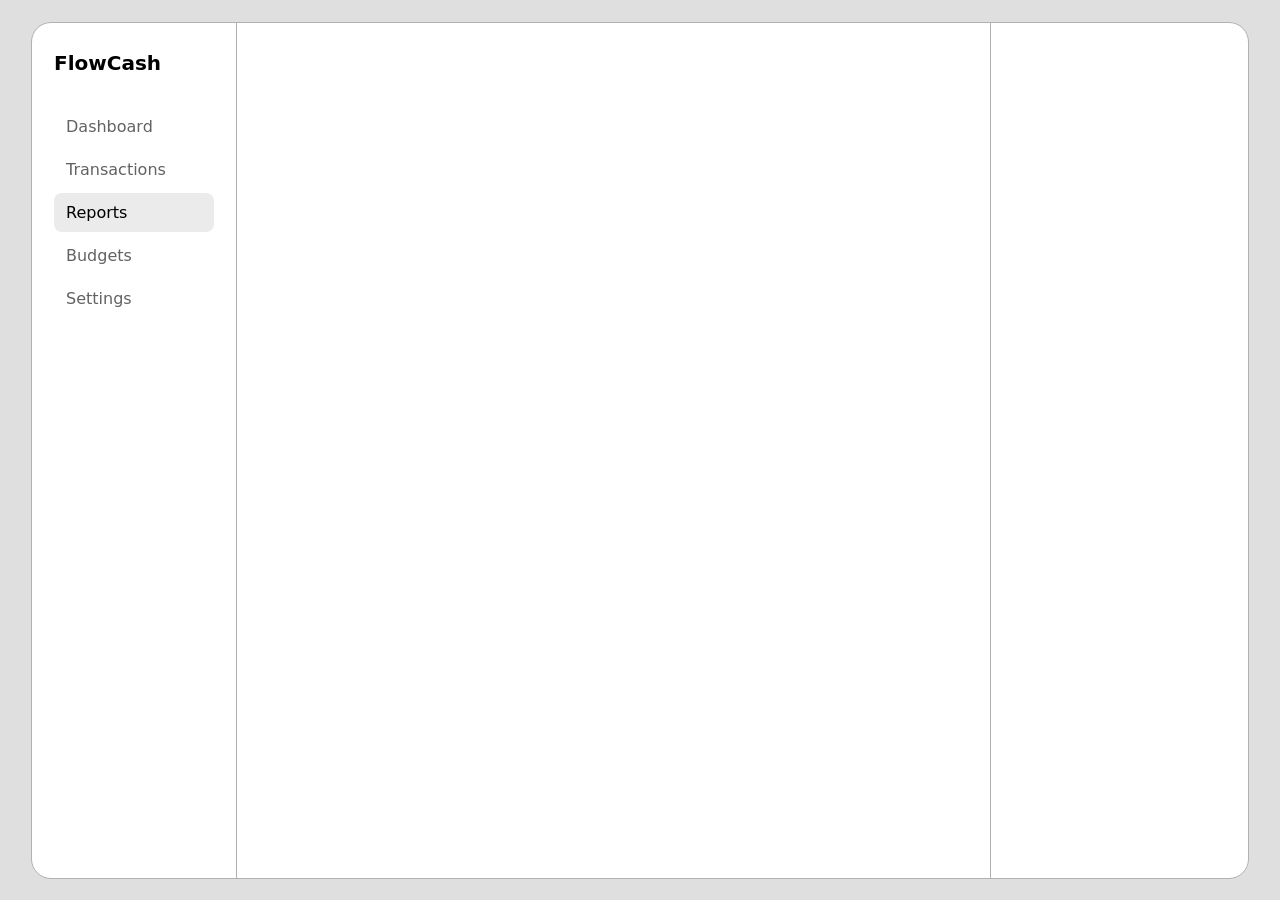
==== reports.html @ b6f5ba52 "Initial commit" ====
<!DOCTYPE html>
<html lang="en">
<head>
    <meta charset="UTF-8">
    <meta name="viewport" content="width=device-width, initial-scale=1.0">
    <title>Tracker</title>
    <link rel="stylesheet" href="style.css">
</head>
<body>
    <div class="container">
        <div class="sidebox">
            <a class="brand" href="index.html">FlowCash</a>
            <div class="tabs">
                <a href="index.html">Dashboard</a>
                <a href="transaction.html">Transactions</a>
                <a class="active" href="reports.html">Reports</a>
                <a href="budgets.html">Budgets</a>
                <a href="settings.html">Settings</a>
            </div>
        </div>

        <div class="mainbox"></div>
        <div class="reportbox"></div>
    </div>
</body>
</html>
---- style.css ----
* {
    margin: 0;
}

body {
    background-color: rgb(224, 223, 223);
    height: 100vh;
    display: flex;
    justify-content: center;
    align-items: center;
    font-family: system-ui, -apple-system, BlinkMacSystemFont, 'Segoe UI', Roboto, Oxygen, Ubuntu, Cantarell, 'Open Sans', 'Helvetica Neue', sans-serif;
}

.container {
    background-color: white;
    border: 1px solid rgb(178, 177, 177);

    margin: 20px;
    border-radius: 20px;
    height: 95%;
    width: 95%;
    display: flex;
}

.sidebox {
    padding: 28px 22px;
    border-right: 1px solid rgb(178, 177, 177);
    display: flex;
    flex-direction: column;
    width: 15%;
}

.brand {
    font-size: 20px;
    font-weight: 600;
    text-decoration: none;
    margin-bottom: 32px;
    color: black;
}

.tabs {
    display: flex;
    flex-direction: column;
    gap: 4px;
}

.tabs a {
    text-decoration: none;
    padding: 10px 12px;
    border-radius: 8px;
    color: rgb(99, 98, 98);

}

.tabs a:hover,
.tabs a.active {
    color: black;
    background: rgba(198, 198, 198, 0.346);
}

.mainbox {
    padding: 30px 30px;
    border-right: 1px solid rgb(178, 177, 177);
    display: flex;
    flex-direction: column;
    width: 65%;
    overflow-y: auto;


}

.top {
    border-bottom: 0.5px solid rgb(178, 177, 177);
    padding-bottom: 30px;
    display: flex;
    justify-content: space-between;
    align-items: center;
}

.top p {
    margin-top: 7px;
}

.top button {
    border-radius: 10px;
    border-style: none;
    color: white;
    background-color: black;
    height: 40px;
    width: 130px;
    position:relative ;
   
}


.stats{
    justify-content: space-between;
    width: 100%;
    display: flex;
    margin-top: 30px;
}

.box{
    width: 30%;
    height: 100px;
    border-radius: 15px;
    border: 0.5px solid rgb(178, 177, 177);
    display: flex;
    flex-direction: column;
    padding-left: 15px;
    justify-content: center;
}

.box p{
    font-weight: lighter;
    margin-bottom: 3px;
}

.history{
    justify-content: space-between;
    width: 100%;
    display: flex;
    margin-top: 30px;
}
.box2 {
    width: 47%;
    height: 400px;
    border: 1px solid #ddd;
    border-radius: 15px;
    padding: 25px;
    box-sizing: border-box;
}

.box2 h3 {
    font-size: 25px;
    /* margin: 15px 0 30px; */
}

.box2 label {
    font-size: 19px;
    color: #777;
}

.box2 input,
.box2 select {
    width: 100%;
    height: 40px;
    margin: 10px 0 20px;
    border: 2px solid #ddd;
    border-radius: 7px;
    padding: 15px;
    box-sizing: border-box;
    font-size: 22px;
}

.box2 button {
    width: 100%;
    height: 40px;
    border: none;
    border-radius: 7px;
    background: #171717;
    color: white;
    font-size: 25px;
}
.reportbox {
    padding: 28px 22px;
    display: flex;
    flex-direction: column;
    width: 20%;
}
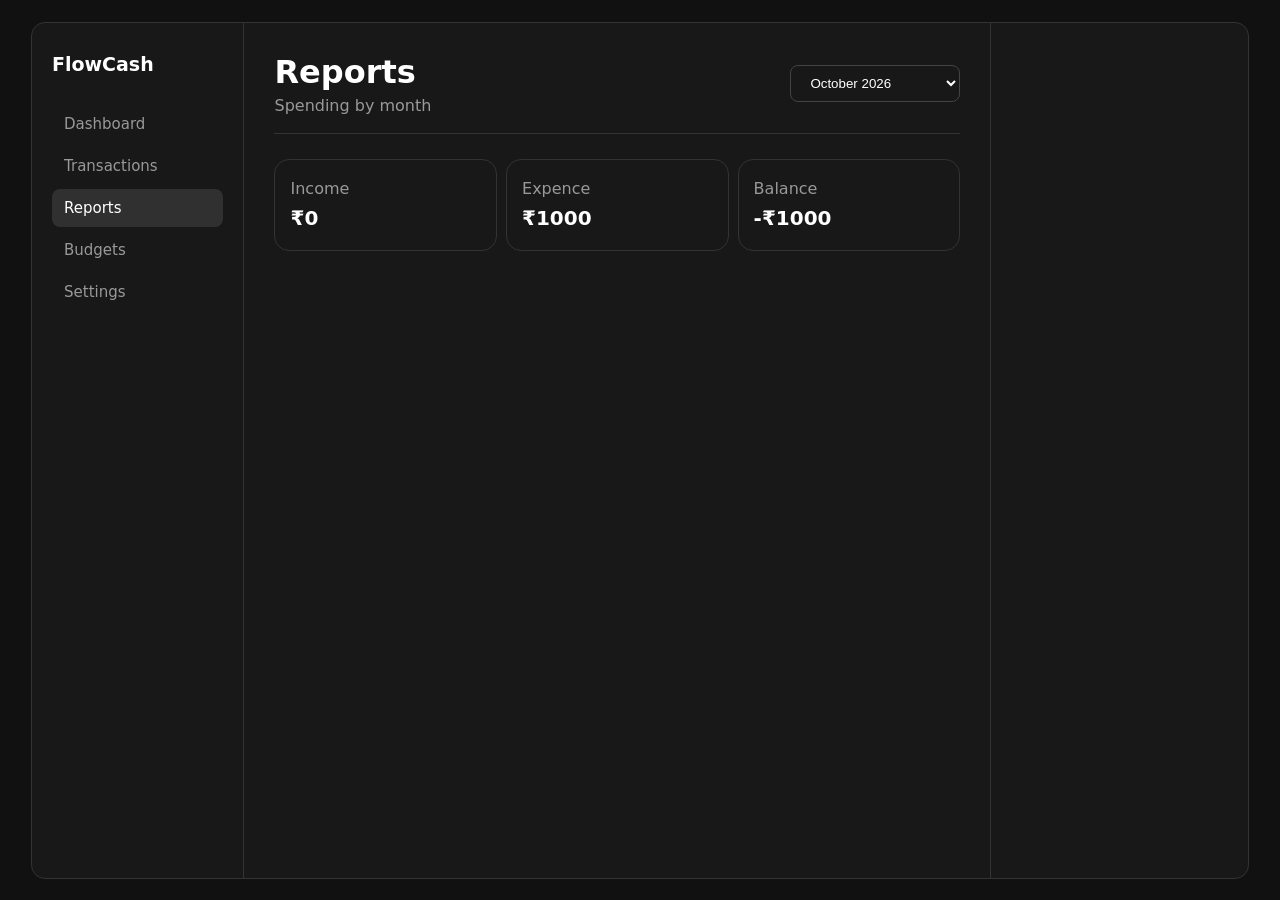
==== commit 7e652020: "dark mode" ====
--- a/reports.html
+++ b/reports.html
@@ -19,7 +19,35 @@
             </div>
         </div>
 
-        <div class="mainbox"></div>
+        <div class="mainbox">
+            <div class="top">
+                <div>
+                    <h1>Reports</h1>
+                    <p>Spending by month</p>
+                </div>
+
+                    <select name="month">
+                        <option value="">October 2026</option>
+                        <option value="">September 2026</option>
+                        <option value="">August 2026</option>
+                    </select>
+            </div>
+
+            <div class="stats">
+                <div class="box">
+                    <p>Income</p>
+                    <h2>₹0</h2>
+                </div>
+                <div class="box">
+                    <p>Expence</p>
+                    <h2>₹1000</h2>
+                </div>
+                <div class="box">
+                    <p>Balance</p>
+                    <h2>-₹1000</h2>
+                </div>
+            </div>
+        </div>
         <div class="reportbox"></div>
     </div>
 </body>
--- a/style.css
+++ b/style.css
@@ -3,7 +3,7 @@
 }
 
 body {
-    background-color: rgb(224, 223, 223);
+    background-color: #111111;
     height: 100vh;
     display: flex;
     justify-content: center;
@@ -12,30 +12,29 @@
 }
 
 .container {
-    background-color: white;
-    border: 1px solid rgb(178, 177, 177);
-
+    background-color: #181818;
+    border: 1px solid #333333;
     margin: 20px;
-    border-radius: 20px;
+    border-radius: 14px;
     height: 95%;
     width: 95%;
     display: flex;
 }
 
 .sidebox {
-    padding: 28px 22px;
-    border-right: 1px solid rgb(178, 177, 177);
+    padding: 30px 20px;
+    border-right: 1px solid #333333;
     display: flex;
     flex-direction: column;
     width: 15%;
 }
 
 .brand {
-    font-size: 20px;
+    font-size: 19px;
     font-weight: 600;
     text-decoration: none;
-    margin-bottom: 32px;
-    color: black;
+    margin-bottom: 30px;
+    color: white;
 }
 
 .tabs {
@@ -48,124 +47,327 @@
     text-decoration: none;
     padding: 10px 12px;
     border-radius: 8px;
-    color: rgb(99, 98, 98);
-
+    color: #999999;
+    font-size: 15px;
 }
 
 .tabs a:hover,
 .tabs a.active {
-    color: black;
-    background: rgba(198, 198, 198, 0.346);
+    color: white;
+    background: rgba(255, 255, 255, 0.1);
 }
 
 .mainbox {
     padding: 30px 30px;
-    border-right: 1px solid rgb(178, 177, 177);
-    display: flex;
-    flex-direction: column;
-    width: 65%;
+    border-right: 1px solid #333333;
+    display: flex;
+    flex-direction: column;
+    width: 60%;
     overflow-y: auto;
-
-
 }
 
 .top {
-    border-bottom: 0.5px solid rgb(178, 177, 177);
-    padding-bottom: 30px;
+    border-bottom: 0.5px solid #333333;
+    padding-bottom: 18px;
     display: flex;
     justify-content: space-between;
     align-items: center;
+    color: white;
 }
 
 .top p {
-    margin-top: 7px;
+    margin-top: 5px;
+    color: #999999;
 }
 
 .top button {
     border-radius: 10px;
     border-style: none;
-    color: white;
-    background-color: black;
+    color: black;
+    background-color: white;
     height: 40px;
     width: 130px;
-    position:relative ;
-   
-}
-
-
-.stats{
-    justify-content: space-between;
-    width: 100%;
-    display: flex;
-    margin-top: 30px;
-}
-
-.box{
+    position: relative;
+}
+
+.top select{
+    border-style: none;
+    box-sizing: border-box;
+    background-color:rgba(0, 0, 0, 0);
+    color: white;
+    border: 1px solid #444444;
+    border-radius: 8px;
+    width: 170px;
+    height: 37px;
+    padding-left: 15px;
+}
+
+.stats {
+    justify-content: space-between;
+    width: 100%;
+    display: flex;
+    margin-top: 25px;
+}
+
+.box {
     width: 30%;
-    height: 100px;
-    border-radius: 15px;
-    border: 0.5px solid rgb(178, 177, 177);
+    height: 90px;
+    border-radius: 15px;
+    border: 0.5px solid #333333;
     display: flex;
     flex-direction: column;
     padding-left: 15px;
     justify-content: center;
-}
-
-.box p{
+    color: white;
+}
+
+.box h2 {
+    font-size: 020px;
+    padding-top: 5px;
+}
+
+.box p {
     font-weight: lighter;
     margin-bottom: 3px;
-}
-
-.history{
-    justify-content: space-between;
-    width: 100%;
-    display: flex;
-    margin-top: 30px;
-}
+    color: #999999;
+}
+
+.history {
+    justify-content: space-between;
+    width: 100%;
+    display: flex;
+    margin-top: 22px;
+}
+
 .box2 {
-    width: 47%;
+    width: 49%;
+    height: 410px;
+    border: 1px solid #333333;
+    border-radius: 15px;
+    padding: 18px 26px;
+    box-sizing: border-box;
+    color: white;
+}
+
+.box2 h3 {
+    font-size: 20px;
+    margin: 5px 0 10px;
+}
+
+.box2 label {
+    font-size: 16px;
+    color: white;
+}
+
+.box2 input {
+    width: 100%;
+    height: 23px;
+    margin: 7px 0 15px;
+    border: 2px solid #333333;
+    border-radius: 7px;
+    padding: 15px;
+    box-sizing: border-box;
+    font-size: 16px;
+    background-color: #222222;
+    color: white;
+}
+
+.box2 select {
+    width: 100%;
+    height: 35px;
+    border: 2px solid #333333;
+    margin: 7px 0 15px;
+    border-radius: 7px;
+    padding-left: 10px;
+    font-size: 16px;
+    color: #999999;
+    background-color: #222222;
+}
+
+.box2 button {
+    width: 100%;
+    height: 34px;
+    border: none;
+    border-radius: 7px;
+    background: white;
+    color: black;
+    font-size: 15px;
+    padding: 3px;
+}
+
+.row {
+    display: flex;
+    flex-direction: row;
+    justify-content: space-between;
+    align-items: center;
+    width: 100%;
+    margin-top: 20px;
+    border-bottom: 0.3px solid #333333;
+    padding-bottom: 10px;
+}
+
+.reportbox {
+    padding: 30px 14px;
+    display: flex;
+    flex-direction: column;
+    width: 20%;
+}
+
+.boxx {
+    width: 100%;
+    border: 1px solid #333333;
+    border-radius: 15px;
+    padding: 15px;
+    box-sizing: border-box;
+    font-size: 14px;
+    color: white;
+    display: flex;
+    /* align-items: center; */
+    justify-content: center;
+    flex-direction: column;
+}
+
+.boxx div:first-child {
+    display: flex;
+    justify-content: space-between;
+}
+
+.boxx div:first-child a {
+    text-decoration: none;
+    color: #8ab4d6;
+}
+
+.boxx p {
+    margin-top: 15px;
+    font-size: 16px;
+}
+
+.bar {
+    width: 100%;
+    height: 5px;
+    margin-top: 14px;
+    border-radius: 4px;
+    background-color: #444444;
+}
+.budget{
+    height: 120px;
+}
+
+.expense{
+    height: 100px;
+    margin-top: 10px;
+}
+
+
+.filterbox{
+    width: 100%;
     height: 400px;
-    border: 1px solid #ddd;
-    border-radius: 15px;
-    padding: 25px;
-    box-sizing: border-box;
-}
-
-.box2 h3 {
-    font-size: 25px;
-    /* margin: 15px 0 30px; */
-}
-
-.box2 label {
-    font-size: 19px;
-    color: #777;
-}
-
-.box2 input,
-.box2 select {
-    width: 100%;
-    height: 40px;
-    margin: 10px 0 20px;
-    border: 2px solid #ddd;
+    border: 1px solid #333333;
+    border-radius: 15px;
+    padding: 14px 16px;
+    box-sizing: border-box;
+    color: white;
+    margin-bottom: 10px;
+}
+
+
+.filterbox h3 {
+    font-size: 17px;
+    margin: 5px 0 10px;
+}
+
+.filterbox label {
+    font-size: 15px;
+    color: white;
+}
+
+.filterbox input {
+    width: 100%;
+    height: 23px;
+    margin: 7px 0 15px;
+    border: 2px solid #333333;
     border-radius: 7px;
     padding: 15px;
     box-sizing: border-box;
-    font-size: 22px;
-}
-
-.box2 button {
-    width: 100%;
-    height: 40px;
+    font-size: 14px;
+    background-color: #222222;
+    color: white;
+}
+
+.filterbox select {
+    width: 100%;
+    height: 35px;
+    border: 2px solid #333333;
+    margin: 7px 0 15px;
+    border-radius: 7px;
+    padding-left: 10px;
+    font-size: 14px;
+    color: #999999;
+    background-color: #222222;
+}
+
+.filterbox button {
+    width: 100%;
+    height: 34px;
     border: none;
     border-radius: 7px;
-    background: #171717;
-    color: white;
-    font-size: 25px;
-}
-.reportbox {
-    padding: 28px 22px;
-    display: flex;
-    flex-direction: column;
-    width: 20%;
-}
-
+    background: white;
+    color: black;
+    font-size: 15px;
+    padding: 3px;
+    margin-top: 10px;
+    margin-bottom: 10px;
+}
+
+.filterbox button:last-child{
+    background: #222222;
+    color: white;
+    border: 1px solid white;
+    box-sizing: border-box;
+    height: 37px;
+
+}
+
+.alltranscations{
+    width: 100%;
+    border: 1px solid #333333;
+    border-radius: 15px;
+    padding: 22px 20px;
+    box-sizing: border-box;
+    color: white;
+    margin-top: 20px;
+    height: 100%;
+}
+
+.alltranscations div:first-child{
+    display: flex;
+    justify-content: space-between;
+    align-items: center;
+}
+
+.alltranscations div:first-child input{
+
+    border-style: none;
+    border-radius: 6px;
+    height: 30px;
+    border: 1px solid #333333;
+    padding: 15px;
+    box-sizing: border-box;
+    width: 250px;    
+    background-color: #222222;
+    color: white;
+}
+
+table {
+  width: 100%;
+  border-collapse: collapse;
+  margin-top: 30px;
+  color:#cacaca;
+  
+}
+
+th{
+    font-weight: lighter;
+    border-bottom: 1px solid #333333;
+    padding-bottom: 10px;
+}
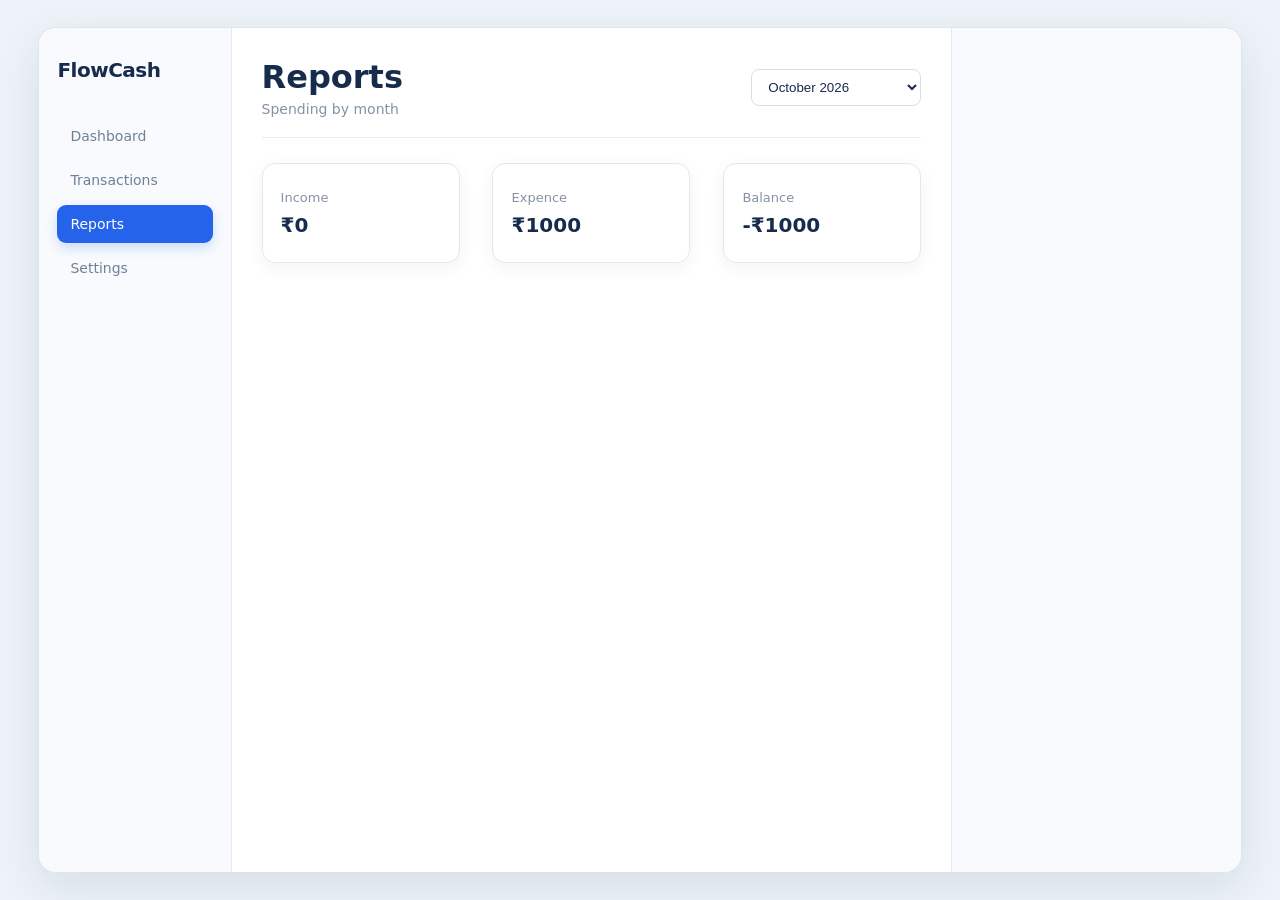
==== commit 4aaf7434: "login" ====
--- a/reports.html
+++ b/reports.html
@@ -9,12 +9,11 @@
 <body>
     <div class="container">
         <div class="sidebox">
-            <a class="brand" href="index.html">FlowCash</a>
+            <a class="brand" href="dashboard.html">FlowCash</a>
             <div class="tabs">
-                <a href="index.html">Dashboard</a>
+                <a href="dashboard.html">Dashboard</a>
                 <a href="transaction.html">Transactions</a>
                 <a class="active" href="reports.html">Reports</a>
-                <a href="budgets.html">Budgets</a>
                 <a href="settings.html">Settings</a>
             </div>
         </div>
--- a/style.css
+++ b/style.css
@@ -1,198 +1,236 @@
 * {
     margin: 0;
+    box-sizing: border-box;
 }
 
 body {
-    background-color: #111111;
+    background: #EEF3F9;
     height: 100vh;
     display: flex;
     justify-content: center;
     align-items: center;
     font-family: system-ui, -apple-system, BlinkMacSystemFont, 'Segoe UI', Roboto, Oxygen, Ubuntu, Cantarell, 'Open Sans', 'Helvetica Neue', sans-serif;
+    color: #172B4D;
 }
 
 .container {
-    background-color: #181818;
-    border: 1px solid #333333;
+    background: #FFFFFF;
+    border: 1px solid #DCE5F0;
     margin: 20px;
-    border-radius: 14px;
-    height: 95%;
-    width: 95%;
-    display: flex;
+    border-radius: 18px;
+    height: 94%;
+    width: 94%;
+    display: flex;
+    overflow: hidden;
+    box-shadow: 0 15px 45px rgba(23, 43, 77, 0.10);
 }
 
 .sidebox {
-    padding: 30px 20px;
-    border-right: 1px solid #333333;
+    padding: 30px 18px;
+    border-right: 1px solid #E3EAF3;
     display: flex;
     flex-direction: column;
-    width: 15%;
+    width: 16%;
+    background: #F8FAFD;
 }
 
 .brand {
-    font-size: 19px;
-    font-weight: 600;
+    font-size: 20px;
+    font-weight: 700;
     text-decoration: none;
-    margin-bottom: 30px;
-    color: white;
+    margin-bottom: 35px;
+    color: #172B4D;
+    letter-spacing: -0.5px;
 }
 
 .tabs {
     display: flex;
     flex-direction: column;
-    gap: 4px;
+    gap: 6px;
 }
 
 .tabs a {
     text-decoration: none;
-    padding: 10px 12px;
-    border-radius: 8px;
-    color: #999999;
-    font-size: 15px;
-}
-
-.tabs a:hover,
+    padding: 11px 13px;
+    border-radius: 9px;
+    color: #718096;
+    font-size: 14px;
+    transition: 0.3s;
+}
+
+.tabs a:hover {
+    color: #2563EB;
+    background: #EAF2FF;
+}
+
 .tabs a.active {
-    color: white;
-    background: rgba(255, 255, 255, 0.1);
+    color: #FFFFFF;
+    background: #2563EB;
+    box-shadow: 0 5px 12px rgba(37, 99, 235, 0.20);
 }
 
 .mainbox {
-    padding: 30px 30px;
-    border-right: 1px solid #333333;
+    padding: 30px;
+    border-right: 1px solid #E3EAF3;
     display: flex;
     flex-direction: column;
     width: 60%;
     overflow-y: auto;
+    background: #FFFFFF;
 }
 
 .top {
-    border-bottom: 0.5px solid #333333;
-    padding-bottom: 18px;
+    border-bottom: 1px solid #E7EDF5;
+    padding-bottom: 20px;
     display: flex;
     justify-content: space-between;
     align-items: center;
-    color: white;
+    color: #172B4D;
+}
+
+.top h2 {
+    font-size: 24px;
+    letter-spacing: -0.5px;
 }
 
 .top p {
     margin-top: 5px;
-    color: #999999;
+    color: #8492A6;
+    font-size: 14px;
 }
 
 .top button {
-    border-radius: 10px;
-    border-style: none;
-    color: black;
-    background-color: white;
+    border: none;
+    border-radius: 9px;
+    color: #FFFFFF;
+    background: #2563EB;
     height: 40px;
     width: 130px;
-    position: relative;
-}
-
-.top select{
-    border-style: none;
-    box-sizing: border-box;
-    background-color:rgba(0, 0, 0, 0);
-    color: white;
-    border: 1px solid #444444;
+    font-weight: 600;
+    cursor: pointer;
+    transition: 0.2s;
+}
+
+.top button:hover {
+    background: #1D4ED8;
+}
+
+.top select {
+    box-sizing: border-box;
+    background: #FFFFFF;
+    color: #172B4D;
+    border: 1px solid #D5DFEC;
     border-radius: 8px;
     width: 170px;
     height: 37px;
-    padding-left: 15px;
+    padding-left: 12px;
 }
 
 .stats {
     justify-content: space-between;
     width: 100%;
     display: flex;
+    gap: 15px;
     margin-top: 25px;
 }
 
 .box {
     width: 30%;
-    height: 90px;
-    border-radius: 15px;
-    border: 0.5px solid #333333;
+    height: 100px;
+    border-radius: 13px;
+    border: 1px solid #E0E8F2;
     display: flex;
     flex-direction: column;
-    padding-left: 15px;
+    padding-left: 18px;
     justify-content: center;
-    color: white;
+    color: #172B4D;
+    background: #FFFFFF;
+    box-shadow: 0 5px 18px rgba(23, 43, 77, 0.05);
 }
 
 .box h2 {
-    font-size: 020px;
+    font-size: 20px;
     padding-top: 5px;
 }
 
 .box p {
-    font-weight: lighter;
+    font-weight: 400;
     margin-bottom: 3px;
-    color: #999999;
+    color: #8492A6;
+    font-size: 13px;
 }
 
 .history {
     justify-content: space-between;
     width: 100%;
     display: flex;
+    gap: 18px;
     margin-top: 22px;
 }
 
 .box2 {
     width: 49%;
-    height: 410px;
-    border: 1px solid #333333;
-    border-radius: 15px;
-    padding: 18px 26px;
-    box-sizing: border-box;
-    color: white;
+    height: 450px;
+    border: 1px solid #E0E8F2;
+    border-radius: 14px;
+    padding: 20px;
+    box-sizing: border-box;
+    color: #172B4D;
+    background: #FFFFFF;
+    box-shadow: 0 5px 18px rgba(23, 43, 77, 0.04);
 }
 
 .box2 h3 {
-    font-size: 20px;
-    margin: 5px 0 10px;
+    font-size: 18px;
+    margin: 5px 0 18px;
 }
 
 .box2 label {
-    font-size: 16px;
-    color: white;
+    font-size: 14px;
+    color: #344563;
 }
 
 .box2 input {
     width: 100%;
-    height: 23px;
+    height: 40px;
     margin: 7px 0 15px;
-    border: 2px solid #333333;
-    border-radius: 7px;
-    padding: 15px;
-    box-sizing: border-box;
-    font-size: 16px;
-    background-color: #222222;
-    color: white;
+    border: 1px solid #D5DFEC;
+    border-radius: 8px;
+    padding: 10px 12px;
+    box-sizing: border-box;
+    font-size: 14px;
+    background: #F8FAFD;
+    color: #172B4D;
+    outline: none;
+}
+
+.box2 input:focus {
+    border-color: #2563EB;
+    background: #FFFFFF;
 }
 
 .box2 select {
     width: 100%;
-    height: 35px;
-    border: 2px solid #333333;
+    height: 40px;
+    border: 1px solid #D5DFEC;
     margin: 7px 0 15px;
-    border-radius: 7px;
+    border-radius: 8px;
     padding-left: 10px;
-    font-size: 16px;
-    color: #999999;
-    background-color: #222222;
+    font-size: 14px;
+    color: #718096;
+    background: #F8FAFD;
 }
 
 .box2 button {
     width: 100%;
-    height: 34px;
+    height: 40px;
     border: none;
-    border-radius: 7px;
-    background: white;
-    color: black;
-    font-size: 15px;
-    padding: 3px;
+    border-radius: 8px;
+    background: #2563EB;
+    color: #FFFFFF;
+    font-size: 14px;
+    font-weight: 600;
+    cursor: pointer;
 }
 
 .row {
@@ -202,29 +240,32 @@
     align-items: center;
     width: 100%;
     margin-top: 20px;
-    border-bottom: 0.3px solid #333333;
+    border-bottom: 1px solid #E7EDF5;
     padding-bottom: 10px;
 }
 
 .reportbox {
-    padding: 30px 14px;
+    padding: 30px 16px;
     display: flex;
     flex-direction: column;
-    width: 20%;
+    width: 24%;
+    background: #F8FAFD;
+    overflow-y: auto;
 }
 
 .boxx {
     width: 100%;
-    border: 1px solid #333333;
-    border-radius: 15px;
-    padding: 15px;
-    box-sizing: border-box;
-    font-size: 14px;
-    color: white;
-    display: flex;
-    /* align-items: center; */
+    border: 1px solid #E0E8F2;
+    border-radius: 13px;
+    padding: 16px;
+    box-sizing: border-box;
+    font-size: 14px;
+    color: #172B4D;
+    display: flex;
     justify-content: center;
     flex-direction: column;
+    background: #FFFFFF;
+    box-shadow: 0 5px 15px rgba(23, 43, 77, 0.04);
 }
 
 .boxx div:first-child {
@@ -234,140 +275,274 @@
 
 .boxx div:first-child a {
     text-decoration: none;
-    color: #8ab4d6;
+    color: #2563EB;
+    font-weight: 600;
 }
 
 .boxx p {
     margin-top: 15px;
-    font-size: 16px;
+    font-size: 15px;
 }
 
 .bar {
     width: 100%;
-    height: 5px;
+    height: 6px;
     margin-top: 14px;
-    border-radius: 4px;
-    background-color: #444444;
-}
-.budget{
+    border-radius: 5px;
+    background: #DCE9FF;
+}
+
+.budget {
     height: 120px;
 }
 
-.expense{
+.expense {
     height: 100px;
-    margin-top: 10px;
-}
-
-
-.filterbox{
-    width: 100%;
-    height: 400px;
-    border: 1px solid #333333;
-    border-radius: 15px;
-    padding: 14px 16px;
-    box-sizing: border-box;
-    color: white;
+    margin-top: 12px;
+}
+
+.filterbox {
+    width: 100%;
+    height: 430px;
+    border: 1px solid #E0E8F2;
+    border-radius: 14px;
+    padding: 18px;
+    box-sizing: border-box;
+    color: #172B4D;
     margin-bottom: 10px;
-}
-
+    background: #FFFFFF;
+    box-shadow: 0 5px 18px rgba(23, 43, 77, 0.04);
+}
 
 .filterbox h3 {
     font-size: 17px;
-    margin: 5px 0 10px;
+    margin: 5px 0 18px;
 }
 
 .filterbox label {
-    font-size: 15px;
-    color: white;
+    font-size: 14px;
+    color: #344563;
 }
 
 .filterbox input {
     width: 100%;
-    height: 23px;
+    height: 40px;
     margin: 7px 0 15px;
-    border: 2px solid #333333;
-    border-radius: 7px;
-    padding: 15px;
-    box-sizing: border-box;
-    font-size: 14px;
-    background-color: #222222;
-    color: white;
+    border: 1px solid #D5DFEC;
+    border-radius: 8px;
+    padding: 10px 12px;
+    box-sizing: border-box;
+    font-size: 14px;
+    background: #F8FAFD;
+    color: #172B4D;
 }
 
 .filterbox select {
     width: 100%;
-    height: 35px;
-    border: 2px solid #333333;
+    height: 40px;
+    border: 1px solid #D5DFEC;
     margin: 7px 0 15px;
-    border-radius: 7px;
+    border-radius: 8px;
     padding-left: 10px;
     font-size: 14px;
-    color: #999999;
-    background-color: #222222;
+    color: #718096;
+    background: #F8FAFD;
 }
 
 .filterbox button {
     width: 100%;
-    height: 34px;
+    height: 40px;
     border: none;
-    border-radius: 7px;
-    background: white;
-    color: black;
-    font-size: 15px;
+    border-radius: 8px;
+    background: #2563EB;
+    color: #FFFFFF;
+    font-size: 14px;
+    font-weight: 600;
     padding: 3px;
     margin-top: 10px;
     margin-bottom: 10px;
-}
-
-.filterbox button:last-child{
-    background: #222222;
-    color: white;
-    border: 1px solid white;
-    box-sizing: border-box;
-    height: 37px;
-
-}
-
-.alltranscations{
-    width: 100%;
-    border: 1px solid #333333;
-    border-radius: 15px;
+    cursor: pointer;
+}
+
+.filterbox button:last-child {
+    background: #FFFFFF;
+    color: #172B4D;
+    border: 1px solid #D5DFEC;
+    box-sizing: border-box;
+    height: 40px;
+}
+
+.alltranscations {
+    width: 100%;
+    border: 1px solid #E0E8F2;
+    border-radius: 14px;
     padding: 22px 20px;
     box-sizing: border-box;
-    color: white;
+    color: #172B4D;
     margin-top: 20px;
     height: 100%;
-}
-
-.alltranscations div:first-child{
+    background: #FFFFFF;
+    box-shadow: 0 5px 18px rgba(23, 43, 77, 0.04);
+}
+
+.alltranscations div:first-child {
     display: flex;
     justify-content: space-between;
     align-items: center;
 }
 
-.alltranscations div:first-child input{
-
-    border-style: none;
-    border-radius: 6px;
-    height: 30px;
-    border: 1px solid #333333;
-    padding: 15px;
-    box-sizing: border-box;
-    width: 250px;    
-    background-color: #222222;
+.alltranscations div:first-child input {
+    border-radius: 7px;
+    height: 34px;
+    border: 1px solid #D5DFEC;
+    padding: 10px;
+    box-sizing: border-box;
+    width: 250px;
+    background: #F8FAFD;
+    color: #172B4D;
+    outline: none;
+}
+
+.alltranscations div:first-child input:focus {
+    border-color: #2563EB;
+    background: #FFFFFF;
+}
+
+table {
+    width: 100%;
+    border-collapse: collapse;
+    margin-top: 25px;
+    color: #4A5568;
+}
+
+th {
+    font-weight: 600;
+    font-size: 13px;
+    color: #718096;
+    border-bottom: 1px solid #E0E8F2;
+    padding-bottom: 10px;
+}
+
+td {
+    padding: 12px 5px;
+    border-bottom: 1px solid #EDF2F7;
+    font-size: 14px;
+}
+
+
+.settings {
+    width: 100%;
+    margin-top: 25px;
+}
+
+.settingbox {
+    width: 100%;
+    border: 1px solid #E0E8F2;
+    border-radius: 14px;
+    padding: 22px;
+    margin-bottom: 18px;
+    background: #FFFFFF;
+}
+
+.settingbox h3 {
+    font-size: 17px;
+}
+
+.settingbox p {
+    color: #8492A6;
+    font-size: 13px;
+    margin: 5px 0 20px;
+}
+
+.settingbox label {
+    display: block;
+    font-size: 14px;
+    margin-bottom: 7px;
+}
+
+.settingbox input[type="text"],
+.settingbox input[type="email"],
+.settingbox input[type="tel"] {
+    width: 100%;
+    height: 40px;
+    border: 1px solid #D5DFEC;
+    border-radius: 8px;
+    padding: 10px;
+    margin-bottom: 15px;
+    background: #F8FAFD;
+}
+
+.settingbox button {
+    height: 40px;
+    padding: 0 18px;
+    border: none;
+    border-radius: 8px;
+    background: #2563EB;
     color: white;
-}
-
-table {
-  width: 100%;
-  border-collapse: collapse;
-  margin-top: 30px;
-  color:#cacaca;
-  
-}
-
-th{
-    font-weight: lighter;
-    border-bottom: 1px solid #333333;
-    padding-bottom: 10px;
+    font-weight: 600;
+}
+
+.fa-regular{
+    font-size: 25px;
+    color: #2563EB;
+    margin-bottom: 15px;
+}
+
+.settingbox textarea {
+    width: 100%;
+    height: 80px;
+    border: 1px solid #D5DFEC;
+    border-radius: 8px;
+    padding: 10px;
+    resize: none;
+    margin-bottom: 15px;
+}
+
+.preference {
+    display: flex;
+    justify-content: space-between;
+    padding: 15px 0;
+    border-top: 1px solid #E7EDF5;
+    font-size: 14px;
+}
+
+.preference input {
+    accent-color: #2563EB;
+}
+
+.logout {
+    width: 100%;
+    border: 1px solid #E0E8F2;
+    border-radius: 14px;
+    padding: 22px;
+}
+
+.logout h3 {
+    font-size: 17px;
+}
+
+.logout p {
+    color: #8492A6;
+    font-size: 13px;
+    margin: 5px 0 18px;
+}
+.logoutbtn {
+    display: block;
+    width: 100%;
+    height: 40px;
+    line-height: 40px;
+    text-align: center;
+    text-decoration: none;
+    border: 1px solid #FECACA;
+    border-radius: 8px;
+    background: #FFF5F5;
+    color: #DC2626;
+    font-weight: 600;
+    transition: 0.3s;
+}
+
+.logoutbtn:hover {
+    background: #DC2626;
+    color: white;
+    border-color: #DC2626;
 }
